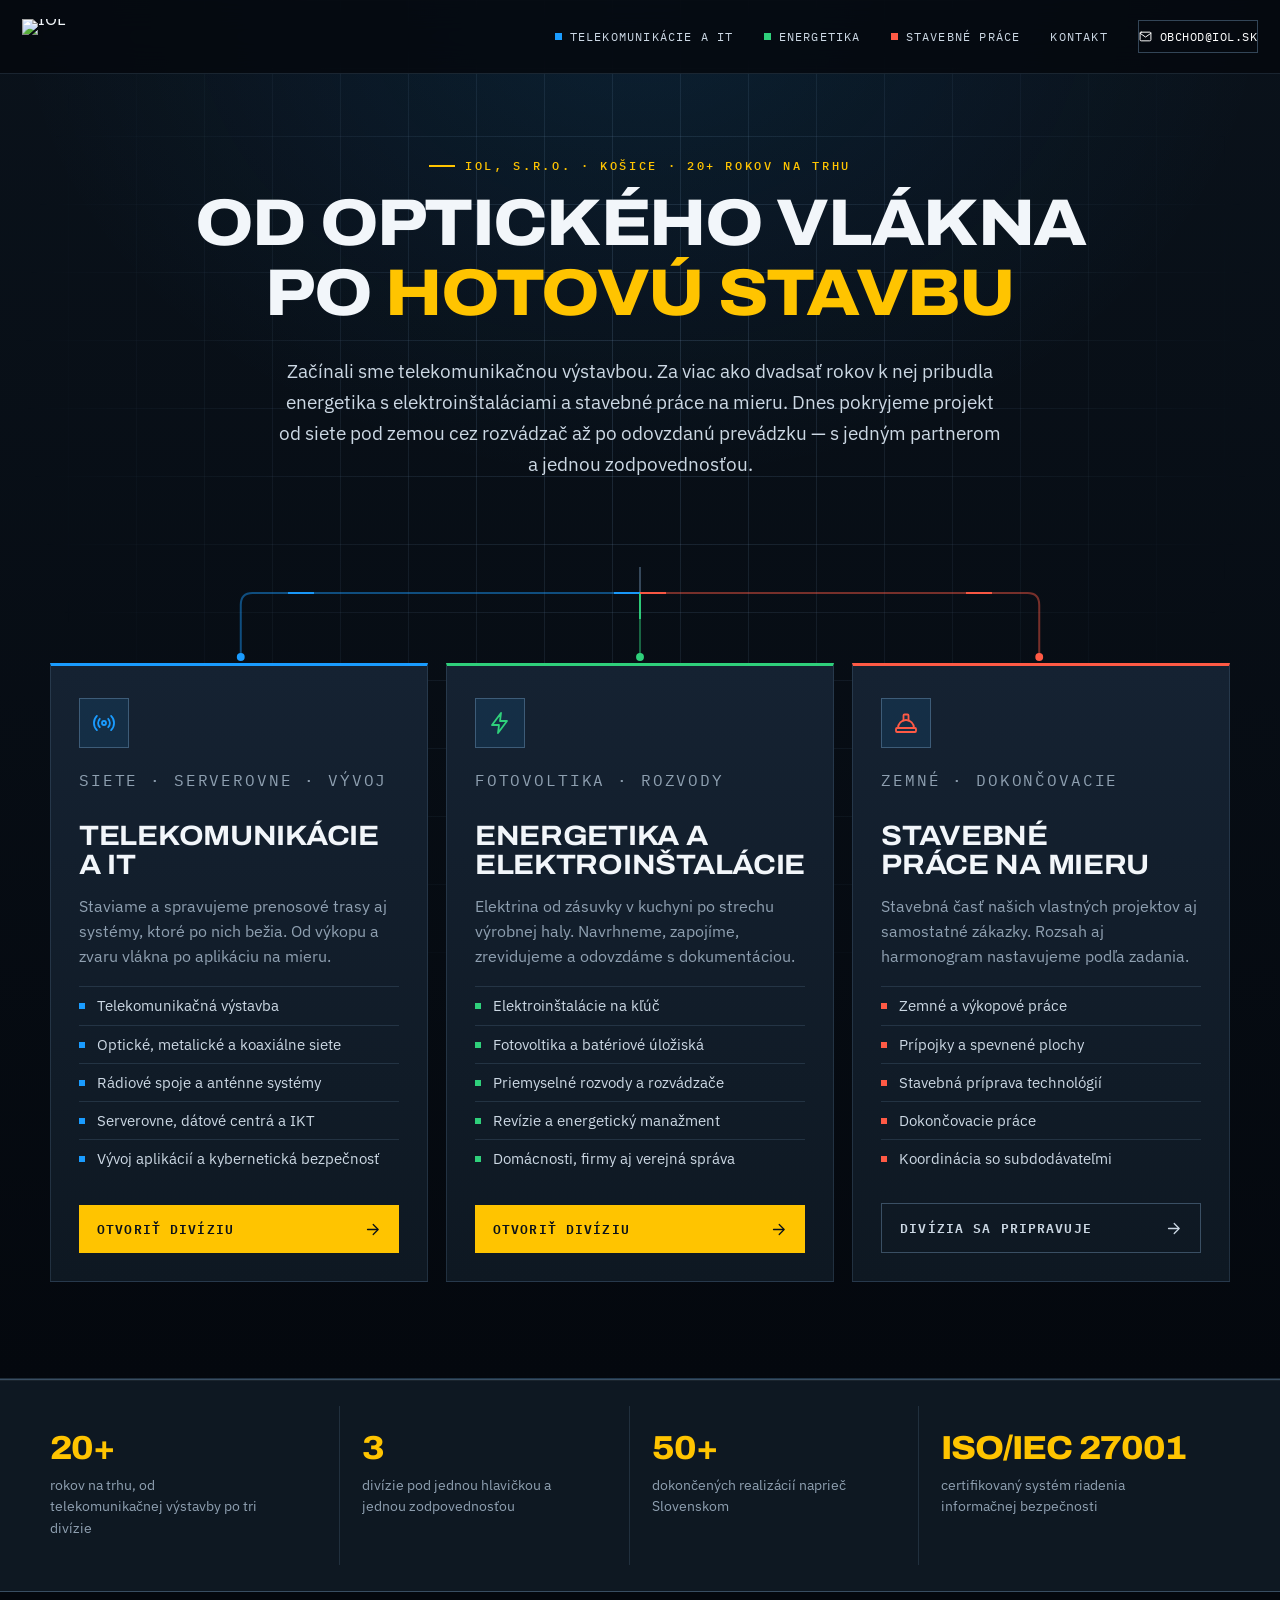
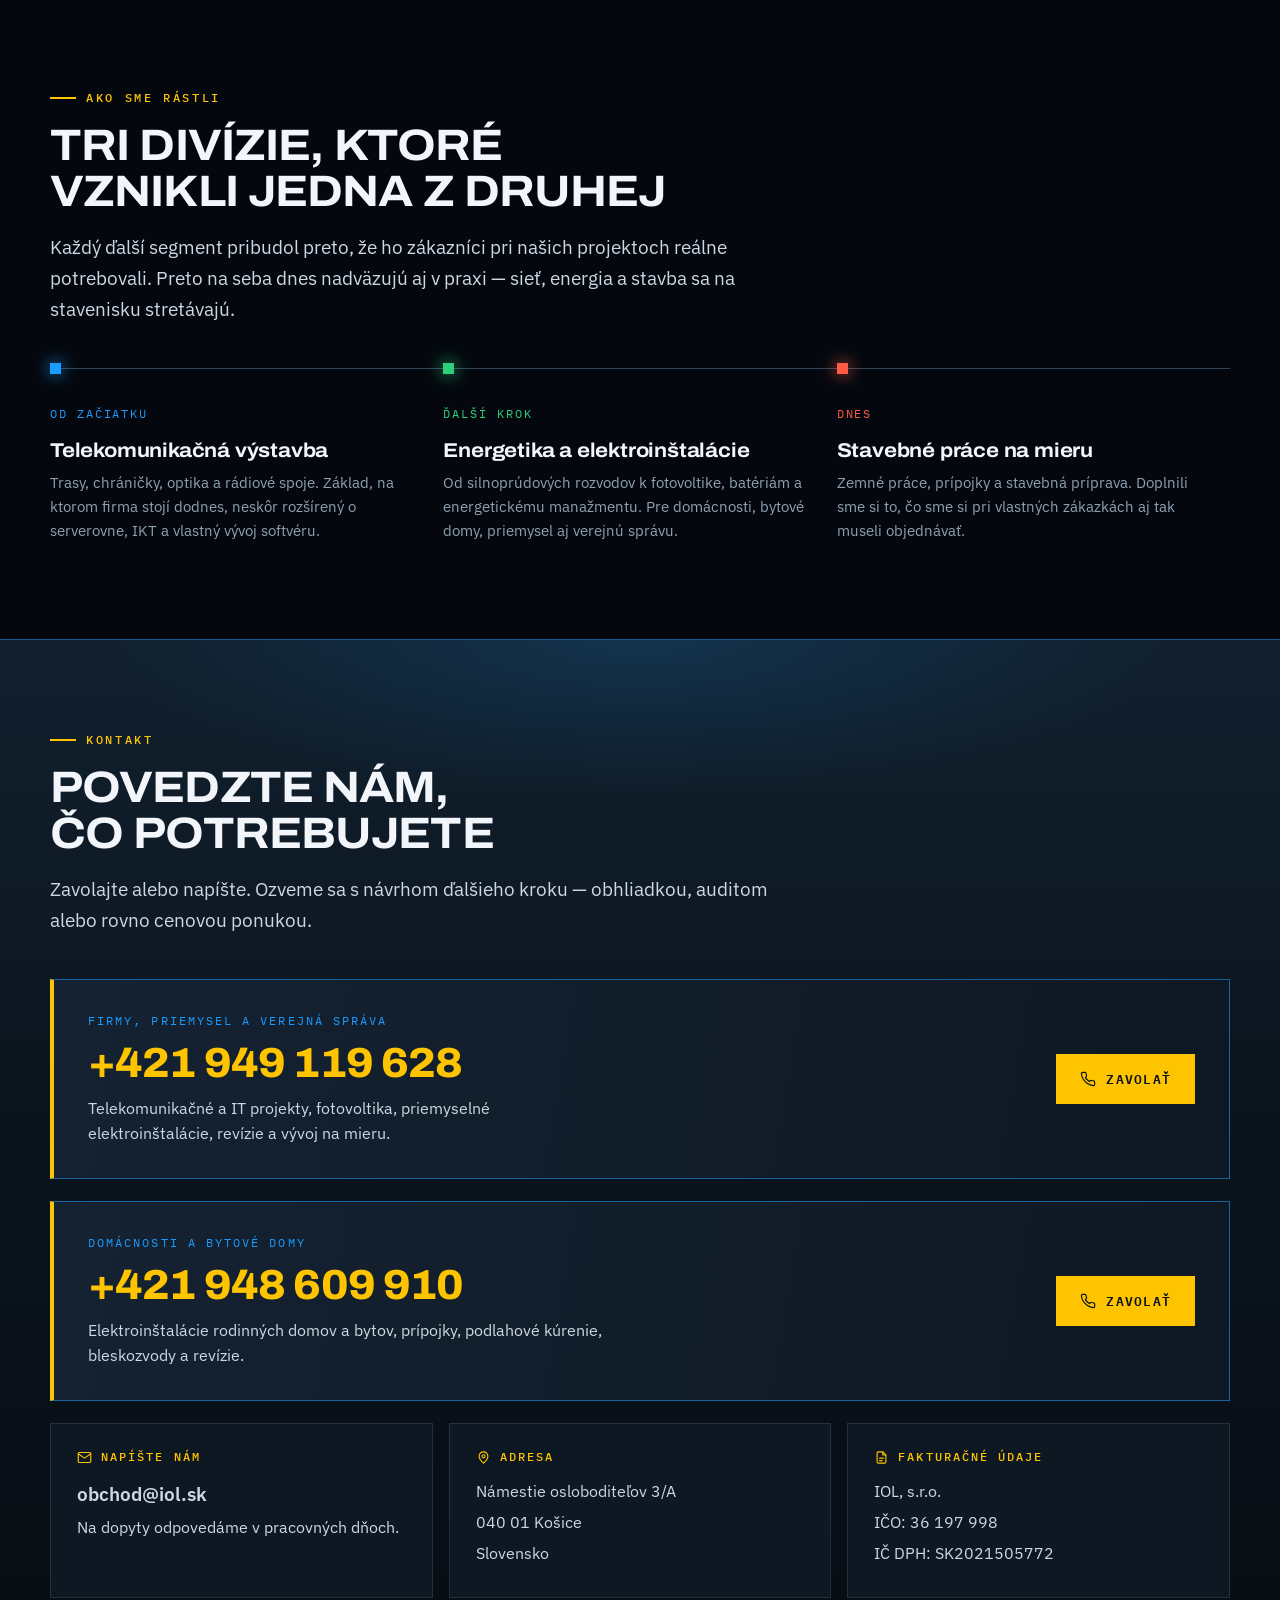
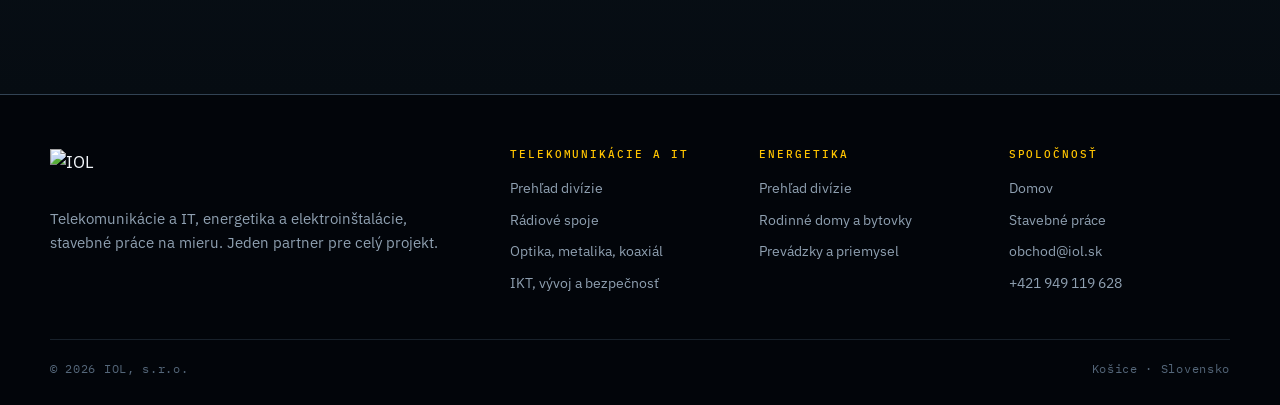
==== index.html @ ecadbfa5 "Add files via upload" ====
<!DOCTYPE html>
<html lang="sk" data-theme="tele">
<head>
<meta charset="utf-8">
<meta name="viewport" content="width=device-width, initial-scale=1">
<title>IOL.SK — Telekomunikácie a IT, energetika, stavebné práce</title>
<meta name="description" content="IOL, s.r.o. Košice. Tri divízie pod jednou hlavičkou: telekomunikačné a IT siete, energetika a elektroinštalácie, stavebné práce na mieru. Viac ako 20 rokov na trhu.">
<link rel="icon" href="https://iol.sk/assets/icons/favicon.svg" type="image/svg+xml">
<link rel="preconnect" href="https://fonts.googleapis.com">
<link rel="preconnect" href="https://fonts.gstatic.com" crossorigin>
<link href="https://fonts.googleapis.com/css2?family=Archivo:wdth,wght@100..125,600..800&amp;family=IBM+Plex+Mono:wght@400;500;600&amp;family=IBM+Plex+Sans:wght@400;500;600&amp;display=swap" rel="stylesheet">
<link rel="stylesheet" href="assets/css/iol.css">
</head>
<body>
<a class="skip-link" href="#obsah">Preskočiť na obsah</a>

<svg class="sprite" aria-hidden="true" focusable="false" style="position:absolute;width:0;height:0;overflow:hidden">
  <symbol id="i-phone" viewBox="0 0 24 24"><path d="M22 16.9v3a2 2 0 0 1-2.2 2 19.8 19.8 0 0 1-8.6-3.1 19.5 19.5 0 0 1-6-6A19.8 19.8 0 0 1 2.1 4.1 2 2 0 0 1 4.1 2h3a2 2 0 0 1 2 1.7c.1 1 .4 1.9.7 2.8a2 2 0 0 1-.5 2.1L8.1 9.9a16 16 0 0 0 6 6l1.3-1.3a2 2 0 0 1 2.1-.4c.9.3 1.8.6 2.8.7a2 2 0 0 1 1.7 2z"/></symbol>
  <symbol id="i-mail" viewBox="0 0 24 24"><path d="M4 4h16a2 2 0 0 1 2 2v12a2 2 0 0 1-2 2H4a2 2 0 0 1-2-2V6a2 2 0 0 1 2-2z"/><path d="m22 6-10 7L2 6"/></symbol>
  <symbol id="i-arrow" viewBox="0 0 24 24"><path d="M5 12h14"/><path d="m13 5 7 7-7 7"/></symbol>
  <symbol id="i-list" viewBox="0 0 24 24"><path d="M8 6h13M8 12h13M8 18h13M3 6h.01M3 12h.01M3 18h.01"/></symbol>
  <symbol id="i-home" viewBox="0 0 24 24"><path d="M3 9.5 12 3l9 6.5V20a1 1 0 0 1-1 1h-5v-6H9v6H4a1 1 0 0 1-1-1z"/></symbol>
  <symbol id="i-antenna" viewBox="0 0 24 24"><circle cx="12" cy="12" r="2"/><path d="M7.8 16.2a6 6 0 0 1 0-8.4M16.2 7.8a6 6 0 0 1 0 8.4M4.9 19.1a10 10 0 0 1 0-14.2M19.1 4.9a10 10 0 0 1 0 14.2"/></symbol>
  <symbol id="i-wave" viewBox="0 0 24 24"><path d="M2 16c4 0 4-8 8-8s4 8 8 8"/><path d="M18 16h4M2 8h2"/></symbol>
  <symbol id="i-server" viewBox="0 0 24 24"><rect x="3" y="4" width="18" height="6" rx="1"/><rect x="3" y="14" width="18" height="6" rx="1"/><path d="M7 7h.01M7 17h.01"/></symbol>
  <symbol id="i-code" viewBox="0 0 24 24"><path d="m16 18 6-6-6-6M8 6l-6 6 6 6"/></symbol>
  <symbol id="i-shield" viewBox="0 0 24 24"><path d="M12 22s8-4 8-10V5l-8-3-8 3v7c0 6 8 10 8 10z"/><path d="m9 12 2 2 4-4"/></symbol>
  <symbol id="i-bolt" viewBox="0 0 24 24"><path d="M13 2 4 14h7l-1 8 9-12h-7z"/></symbol>
  <symbol id="i-build" viewBox="0 0 24 24"><path d="M4 17a8 8 0 0 1 16 0"/><rect x="2" y="17" width="20" height="4" rx="1"/><path d="M9.5 9.5V4.5a1 1 0 0 1 1-1h3a1 1 0 0 1 1 1v5"/></symbol>
  <symbol id="i-clock" viewBox="0 0 24 24"><circle cx="12" cy="12" r="9"/><path d="M12 7v5l3 2"/></symbol>
  <symbol id="i-pin" viewBox="0 0 24 24"><path d="M12 21s7-6.2 7-11a7 7 0 1 0-14 0c0 4.8 7 11 7 11z"/><circle cx="12" cy="10" r="2.5"/></symbol>
  <symbol id="i-doc" viewBox="0 0 24 24"><path d="M14 3H7a2 2 0 0 0-2 2v14a2 2 0 0 0 2 2h10a2 2 0 0 0 2-2V8z"/><path d="M14 3v5h5M9 13h6M9 17h4"/></symbol>
  <symbol id="i-users" viewBox="0 0 24 24"><path d="M16 20v-2a4 4 0 0 0-4-4H6a4 4 0 0 0-4 4v2"/><circle cx="9" cy="7" r="3.5"/><path d="M22 20v-2a4 4 0 0 0-3-3.9"/></symbol>
  <symbol id="i-dig" viewBox="0 0 24 24"><path d="M3 20h18"/><path d="M5 20v-5l5-2 4 4"/><path d="m14 8 4-4 3 3-4 4z"/></symbol>
</svg>

<header class="site-header">
  <div class="header-inner">
    <a class="wordmark" href="index.html" aria-label="IOL — domovská stránka">
      <img src="https://iol.sk/assets/images/iol-logo-primary.png" alt="IOL">
    </a>
    <nav class="nav desktop-nav" aria-label="Hlavná navigácia">
      <a href="telekomunikacie-a-it.html"><i class="dot dot-tele"></i>Telekomunikácie a IT</a>
      <a href="energetika.html"><i class="dot dot-energy"></i>Energetika</a>
      <a href="stavebne-prace.html"><i class="dot dot-build"></i>Stavebné práce</a>
      <a href="#kontakt">Kontakt</a>
      <a class="nav-mail" href="mailto:obchod@iol.sk"><svg class="ico" aria-hidden="true"><use href="#i-mail"></use></svg>obchod@iol.sk</a>
    </nav>
    <button class="menu-button" type="button" aria-label="Otvoriť menu" aria-expanded="false" aria-controls="mobile-nav">
      <span></span><span></span><span></span>
    </button>
  </div>
</header>

<nav class="mobile-nav" id="mobile-nav" aria-label="Mobilná navigácia">
  <a href="telekomunikacie-a-it.html"><i class="dot dot-tele"></i>Telekomunikácie a IT</a>
  <a href="energetika.html"><i class="dot dot-energy"></i>Energetika a elektroinštalácie</a>
  <a href="stavebne-prace.html"><i class="dot dot-build"></i>Stavebné práce na mieru</a>
  <a href="#kontakt"><svg class="ico" aria-hidden="true"><use href="#i-pin"></use></svg>Kontakt</a>
  <a href="mailto:obchod@iol.sk"><svg class="ico" aria-hidden="true"><use href="#i-mail"></use></svg>obchod@iol.sk</a>
</nav>

<main id="obsah">

  <section class="hero">
    <div class="container hero-inner">
      <p class="eyebrow">IOL, s.r.o. · Košice · 20+ rokov na trhu</p>
      <h1>Od optického vlákna<br>po <span class="mark">hotovú stavbu</span></h1>
      <p class="lede">Začínali sme telekomunikačnou výstavbou. Za viac ako dvadsať rokov k nej pribudla energetika s elektroinštaláciami a stavebné práce na mieru. Dnes pokryjeme projekt od siete pod zemou cez rozvádzač až po odovzdanú prevádzku — s jedným partnerom a jednou zodpovednosťou.</p>
    </div>

    <svg class="strands" viewBox="0 0 1200 96" preserveAspectRatio="none" aria-hidden="true" focusable="false">
      <path class="s-trunk" d="M600 0 V26"/>
      <path class="s-tele"   d="M600 26 H206 Q194 26 194 38 V88" opacity=".45"/>
      <path class="s-energy" d="M600 26 V88" opacity=".45"/>
      <path class="s-build"  d="M600 26 H994 Q1006 26 1006 38 V88" opacity=".45"/>
      <path class="s-tele flow"      d="M600 26 H206 Q194 26 194 38 V88"/>
      <path class="s-energy flow d2" d="M600 26 V88"/>
      <path class="s-build flow d3"  d="M600 26 H994 Q1006 26 1006 38 V88"/>
      <circle cx="194"  cy="90" r="4" fill="#1a9cff"/>
      <circle cx="600"  cy="90" r="4" fill="#2fd07b"/>
      <circle cx="1006" cy="90" r="4" fill="#ff5a45"/>
    </svg>

    <div class="container" style="padding-bottom:96px">
      <div class="divisions" id="divizie">

        <article class="division">
          <div class="division-ico"><svg class="ico" aria-hidden="true"><use href="#i-antenna"></use></svg></div>
          <p class="division-tag">Siete · Serverovne · Vývoj</p>
          <h3>Telekomunikácie a IT</h3>
          <p>Staviame a spravujeme prenosové trasy aj systémy, ktoré po nich bežia. Od výkopu a zvaru vlákna po aplikáciu na mieru.</p>
          <ul>
            <li>Telekomunikačná výstavba</li>
            <li>Optické, metalické a koaxiálne siete</li>
            <li>Rádiové spoje a anténne systémy</li>
            <li>Serverovne, dátové centrá a IKT</li>
            <li>Vývoj aplikácií a kybernetická bezpečnosť</li>
          </ul>
          <a class="division-go" href="telekomunikacie-a-it.html">
            <span>Otvoriť divíziu</span><svg class="ico" aria-hidden="true"><use href="#i-arrow"></use></svg>
          </a>
        </article>

        <article class="division is-energy">
          <div class="division-ico"><svg class="ico" aria-hidden="true"><use href="#i-bolt"></use></svg></div>
          <p class="division-tag">Fotovoltika · Rozvody</p>
          <h3>Energetika a elektroinštalácie</h3>
          <p>Elektrina od zásuvky v kuchyni po strechu výrobnej haly. Navrhneme, zapojíme, zrevidujeme a odovzdáme s dokumentáciou.</p>
          <ul>
            <li>Elektroinštalácie na kľúč</li>
            <li>Fotovoltika a batériové úložiská</li>
            <li>Priemyselné rozvody a rozvádzače</li>
            <li>Revízie a energetický manažment</li>
            <li>Domácnosti, firmy aj verejná správa</li>
          </ul>
          <a class="division-go" href="energetika.html">
            <span>Otvoriť divíziu</span><svg class="ico" aria-hidden="true"><use href="#i-arrow"></use></svg>
          </a>
        </article>

        <article class="division is-build">
          <div class="division-ico"><svg class="ico" aria-hidden="true"><use href="#i-build"></use></svg></div>
          <p class="division-tag">Zemné · Dokončovacie</p>
          <h3>Stavebné práce na mieru</h3>
          <p>Stavebná časť našich vlastných projektov aj samostatné zákazky. Rozsah aj harmonogram nastavujeme podľa zadania.</p>
          <ul>
            <li>Zemné a výkopové práce</li>
            <li>Prípojky a spevnené plochy</li>
            <li>Stavebná príprava technológií</li>
            <li>Dokončovacie práce</li>
            <li>Koordinácia so subdodávateľmi</li>
          </ul>
          <a class="division-go is-soon" href="stavebne-prace.html">
            <span>Divízia sa pripravuje</span><svg class="ico" aria-hidden="true"><use href="#i-arrow"></use></svg>
          </a>
        </article>

      </div>
    </div>
  </section>

  <section class="facts-strip">
    <div class="container">
      <div><b>20+</b><span>rokov na trhu, od telekomunikačnej výstavby po tri divízie</span></div>
      <div><b>3</b><span>divízie pod jednou hlavičkou a jednou zodpovednosťou</span></div>
      <div><b>50+</b><span>dokončených realizácií naprieč Slovenskom</span></div>
      <div><b>ISO/IEC&nbsp;27001</b><span>certifikovaný systém riadenia informačnej bezpečnosti</span></div>
    </div>
  </section>

  <section class="section section-dark" id="o-nas">
    <div class="container">
      <div class="section-head">
        <p class="eyebrow">Ako sme rástli</p>
        <h2>Tri divízie, ktoré vznikli jedna z druhej</h2>
        <p class="lede">Každý ďalší segment pribudol preto, že ho zákazníci pri našich projektoch reálne potrebovali. Preto na seba dnes nadväzujú aj v praxi — sieť, energia a stavba sa na stavenisku stretávajú.</p>
      </div>
      <div class="timeline">
        <article class="t-tele">
          <span>Od začiatku</span>
          <h3>Telekomunikačná výstavba</h3>
          <p>Trasy, chráničky, optika a rádiové spoje. Základ, na ktorom firma stojí dodnes, neskôr rozšírený o serverovne, IKT a vlastný vývoj softvéru.</p>
        </article>
        <article class="t-energy">
          <span>Ďalší krok</span>
          <h3>Energetika a elektroinštalácie</h3>
          <p>Od silnoprúdových rozvodov k fotovoltike, batériám a energetickému manažmentu. Pre domácnosti, bytové domy, priemysel aj verejnú správu.</p>
        </article>
        <article class="t-build">
          <span>Dnes</span>
          <h3>Stavebné práce na mieru</h3>
          <p>Zemné práce, prípojky a stavebná príprava. Doplnili sme si to, čo sme si pri vlastných zákazkách aj tak museli objednávať.</p>
        </article>
      </div>
    </div>
  </section>

  <section class="contact" id="kontakt">
    <div class="container">
      <div class="section-head">
        <p class="eyebrow">Kontakt</p>
        <h2>Povedzte nám, čo potrebujete</h2>
        <p class="lede">Zavolajte alebo napíšte. Ozveme sa s návrhom ďalšieho kroku — obhliadkou, auditom alebo rovno cenovou ponukou.</p>
      </div>

      <div class="call-card">
        <div>
          <p class="who">Firmy, priemysel a verejná správa</p>
          <a class="phone" href="tel:+421949119628">+421 949 119 628</a>
          <p>Telekomunikačné a IT projekty, fotovoltika, priemyselné elektroinštalácie, revízie a vývoj na mieru.</p>
        </div>
        <a class="button button-primary" href="tel:+421949119628"><svg class="ico" aria-hidden="true"><use href="#i-phone"></use></svg>Zavolať</a>
      </div>

      <div class="call-card">
        <div>
          <p class="who">Domácnosti a bytové domy</p>
          <a class="phone" href="tel:+421948609910">+421 948 609 910</a>
          <p>Elektroinštalácie rodinných domov a bytov, prípojky, podlahové kúrenie, bleskozvody a revízie.</p>
        </div>
        <a class="button button-primary" href="tel:+421948609910"><svg class="ico" aria-hidden="true"><use href="#i-phone"></use></svg>Zavolať</a>
      </div>

      <div class="contact-grid">
        <div>
          <h3><svg class="ico" aria-hidden="true"><use href="#i-mail"></use></svg>Napíšte nám</h3>
          <p class="big"><a href="mailto:obchod@iol.sk">obchod@iol.sk</a></p>
          <p>Na dopyty odpovedáme v pracovných dňoch.</p>
        </div>
        <div>
          <h3><svg class="ico" aria-hidden="true"><use href="#i-pin"></use></svg>Adresa</h3>
          <p>Námestie osloboditeľov 3/A</p>
          <p>040 01 Košice</p>
          <p>Slovensko</p>
        </div>
        <div>
          <h3><svg class="ico" aria-hidden="true"><use href="#i-doc"></use></svg>Fakturačné údaje</h3>
          <p>IOL, s.r.o.</p>
          <p>IČO: 36 197 998</p>
          <p>IČ DPH: SK2021505772</p>
        </div>
      </div>
    </div>
  </section>

</main>

<footer class="footer">
  <div class="container footer-grid">
    <div>
      <img class="footer-logo" src="https://iol.sk/assets/images/iol-logo-primary.png" alt="IOL">
      <p class="footer-claim">Telekomunikácie a IT, energetika a elektroinštalácie, stavebné práce na mieru. Jeden partner pre celý projekt.</p>
    </div>
    <div class="footer-cols">
      <div>
        <h4>Telekomunikácie a IT</h4>
        <a href="telekomunikacie-a-it.html">Prehľad divízie</a>
        <a href="tk-radiove-spoje.html">Rádiové spoje</a>
        <a href="tk-optika-metalika-koax.html">Optika, metalika, koaxiál</a>
        <a href="tk-ikt-vyvoj-bezpecnost.html">IKT, vývoj a bezpečnosť</a>
      </div>
      <div>
        <h4>Energetika</h4>
        <a href="energetika.html">Prehľad divízie</a>
        <a href="energetika-domacnosti.html">Rodinné domy a bytovky</a>
        <a href="energetika-priemysel.html">Prevádzky a priemysel</a>
      </div>
      <div>
        <h4>Spoločnosť</h4>
        <a href="index.html">Domov</a>
        <a href="stavebne-prace.html">Stavebné práce</a>
        <a href="mailto:obchod@iol.sk">obchod@iol.sk</a>
        <a href="tel:+421949119628">+421 949 119 628</a>
      </div>
    </div>
  </div>
  <div class="container footer-bottom">
    <span>© 2026 IOL, s.r.o.</span>
    <span>Košice · Slovensko</span>
  </div>
</footer>

<script>
  (function () {
    var btn = document.querySelector('.menu-button');
    var nav = document.getElementById('mobile-nav');
    if (!btn || !nav) return;
    btn.addEventListener('click', function () {
      var open = nav.classList.toggle('open');
      btn.setAttribute('aria-expanded', open ? 'true' : 'false');
      btn.setAttribute('aria-label', open ? 'Zavrieť menu' : 'Otvoriť menu');
    });
    nav.addEventListener('click', function (e) {
      if (e.target.closest('a')) {
        nav.classList.remove('open');
        btn.setAttribute('aria-expanded', 'false');
      }
    });
  })();
</script>
</body>
</html>
---- assets/css/iol.css ----
@charset "utf-8";

/* =========================================================
   IOL.SK — spoločný štýl pre všetky divízie
   Farebný kód: modrá = telekomunikácie a IT
                zelená = energetika a elektroinštalácie
                červená = stavebné práce
   Žltá (--signal) je konštantná značková farba naprieč webom.
   ========================================================= */

:root {
  --bg:            #04080e;
  --bg-2:          #0a121b;
  --surface:       #0e1822;
  --surface-2:     #152232;
  --ink:           #f2f6fa;
  --ink-2:         #ccd8e4;
  --muted:         #8fa0b1;
  --line:          rgba(122, 160, 196, .18);
  --line-strong:   rgba(122, 160, 196, .40);

  --signal:        #ffc400;
  --signal-hi:     #ffd54a;
  --signal-ink:    #0a1119;

  --accent:        #1a9cff;
  --accent-deep:   #0046b8;
  --accent-soft:   rgba(26, 156, 255, .10);
  --accent-line:   rgba(26, 156, 255, .55);
  --accent-glow:   rgba(26, 156, 255, .30);

  --tele:          #1a9cff;
  --energy:        #2fd07b;
  --build:         #ff5a45;

  --container:     1180px;
  --header-h:      74px;

  --display: "Archivo", "Helvetica Neue", Helvetica, Arial, sans-serif;
  --body:    "IBM Plex Sans", "Segoe UI", Helvetica, Arial, sans-serif;
  --mono:    "IBM Plex Mono", "SFMono-Regular", Consolas, monospace;
}

[data-theme="energy"] {
  --accent:      #2fd07b;
  --accent-deep: #08573a;
  --accent-soft: rgba(47, 208, 123, .10);
  --accent-line: rgba(47, 208, 123, .55);
  --accent-glow: rgba(47, 208, 123, .28);
}

[data-theme="build"] {
  --accent:      #ff5a45;
  --accent-deep: #8f1a0d;
  --accent-soft: rgba(255, 90, 69, .10);
  --accent-line: rgba(255, 90, 69, .55);
  --accent-glow: rgba(255, 90, 69, .28);
}

/* ---------- základ ---------- */

* { box-sizing: border-box; }

html {
  scroll-behavior: smooth;
  scroll-padding-top: calc(var(--header-h) + 16px);
  -webkit-text-size-adjust: 100%;
}

body {
  margin: 0;
  background: var(--bg);
  color: var(--ink);
  font-family: var(--body);
  font-size: 17px;
  line-height: 1.6;
  overflow-x: hidden;
  -webkit-font-smoothing: antialiased;
}

a { color: inherit; text-decoration: none; }
img { max-width: 100%; }
button { font: inherit; color: inherit; }

:focus-visible {
  outline: 2px solid var(--signal);
  outline-offset: 3px;
}

.container {
  width: min(var(--container), calc(100% - 44px));
  margin-inline: auto;
}

.skip-link {
  position: absolute; left: -9999px; top: 0; z-index: 2000;
  background: var(--signal); color: var(--signal-ink);
  padding: 12px 18px; font-weight: 700;
}
.skip-link:focus { left: 12px; top: 12px; }

.ico {
  width: 1.05em; height: 1.05em;
  flex: none;
  stroke: currentColor;
  fill: none;
  stroke-width: 1.8;
  stroke-linecap: round;
  stroke-linejoin: round;
}
.button .ico { width: 16px; height: 16px; }
.nav .ico { width: 13px; height: 13px; }
.mobile-nav .ico { width: 16px; height: 16px; }
.subnav .ico { width: 15px; height: 15px; }
.division-go .ico { width: 17px; height: 17px; }
.contact-grid h3 .ico { width: 15px; height: 15px; color: var(--signal); }

/* ---------- typografia ---------- */

h1, h2, h3, h4 {
  font-family: var(--display);
  font-variation-settings: "wdth" 110;
  font-weight: 700;
  letter-spacing: -.02em;
  line-height: 1.06;
  margin: 0 0 20px;
  text-wrap: balance;
}

h1 {
  font-size: clamp(34px, 5.4vw, 66px);
  font-weight: 800;
  text-transform: uppercase;
  letter-spacing: -.025em;
}

h2 {
  font-size: clamp(28px, 3.5vw, 44px);
  text-transform: uppercase;
}

h3 { font-size: 21px; letter-spacing: -.01em; }
h4 { font-size: 17px; letter-spacing: -.01em; }

p { margin: 0 0 18px; }

.eyebrow {
  font-family: var(--mono);
  font-size: 12px;
  font-weight: 500;
  letter-spacing: .22em;
  text-transform: uppercase;
  color: var(--signal);
  margin: 0 0 14px;
  display: flex;
  align-items: center;
  gap: 10px;
}
.eyebrow::before {
  content: "";
  width: 26px; height: 2px;
  background: var(--signal);
  flex: none;
}

.lede {
  font-size: clamp(17px, 1.5vw, 20px);
  color: var(--ink-2);
  max-width: 66ch;
  line-height: 1.62;
}

.mark { color: var(--signal); }
.accent-text { color: var(--accent); }

/* ---------- hlavička ---------- */

.site-header {
  position: fixed;
  inset: 0 0 auto;
  z-index: 1000;
  height: var(--header-h);
  background: rgba(5, 9, 15, .86);
  backdrop-filter: blur(16px);
  border-bottom: 1px solid var(--line);
}

.header-inner {
  height: 100%;
  width: min(1280px, calc(100% - 44px));
  margin-inline: auto;
  display: flex;
  align-items: center;
  justify-content: space-between;
  gap: 24px;
}

.wordmark { display: inline-flex; align-items: center; line-height: 0; }
.wordmark img { height: 36px; width: auto; display: block; }

.nav {
  display: flex;
  align-items: center;
  gap: 30px;
  font-family: var(--mono);
  font-size: 12px;
  letter-spacing: .1em;
  text-transform: uppercase;
}

.nav a {
  position: relative;
  color: var(--ink-2);
  padding: 6px 0;
  transition: color .18s ease;
  display: inline-flex;
  align-items: center;
  gap: 8px;
}
.nav a::after {
  content: "";
  position: absolute;
  left: 0; right: 100%; bottom: -2px;
  height: 2px;
  background: var(--signal);
  transition: right .22s ease;
}
.nav a:hover { color: #fff; }
.nav a:hover::after { right: 0; }
.nav a[aria-current="page"] { color: #fff; }
.nav a[aria-current="page"]::after { right: 0; background: var(--accent); }

.nav .dot {
  width: 7px; height: 7px;
  background: currentColor;
  flex: none;
}
.dot-tele  { color: var(--tele); }
.dot-energy{ color: var(--energy); }
.dot-build { color: var(--build); }

.nav-mail {
  padding: 9px 15px;
  border: 1px solid var(--line-strong);
  color: #fff !important;
  letter-spacing: .04em;
}
.nav-mail::after { display: none; }
.nav-mail:hover { border-color: var(--signal); color: var(--signal) !important; }

.menu-button {
  display: none;
  width: 44px; height: 44px;
  border: 1px solid var(--line-strong);
  background: transparent;
  padding: 12px 10px;
}
.menu-button span {
  display: block; height: 2px; background: #fff;
  margin: 0 0 5px; transition: .22s ease;
}
.menu-button span:last-child { margin-bottom: 0; }
.menu-button[aria-expanded="true"] span:nth-child(1) { transform: translateY(7px) rotate(45deg); }
.menu-button[aria-expanded="true"] span:nth-child(2) { opacity: 0; }
.menu-button[aria-expanded="true"] span:nth-child(3) { transform: translateY(-7px) rotate(-45deg); }

.mobile-nav {
  display: none;
  position: fixed;
  inset: var(--header-h) 0 auto;
  z-index: 999;
  background: rgba(5, 9, 15, .98);
  border-bottom: 1px solid var(--line);
  padding: 14px 22px 26px;
}
.mobile-nav.open { display: block; }
.mobile-nav a {
  display: flex;
  align-items: center;
  gap: 12px;
  padding: 15px 0;
  border-bottom: 1px solid var(--line);
  font-family: var(--mono);
  font-size: 13px;
  letter-spacing: .1em;
  text-transform: uppercase;
}
.mobile-nav a:last-child { border-bottom: 0; }

/* ---------- hero (vycentrovaný) ---------- */

.hero {
  position: relative;
  overflow: hidden;
  padding: calc(var(--header-h) + 82px) 0 0;
  background:
    radial-gradient(ellipse 70% 50% at 50% 0%, var(--accent-soft), transparent 70%),
    linear-gradient(180deg, var(--bg-2), var(--bg));
  border-bottom: 1px solid var(--line);
}

.hero::before {
  content: "";
  position: absolute;
  inset: 0;
  background-image:
    linear-gradient(var(--line) 1px, transparent 1px),
    linear-gradient(90deg, var(--line) 1px, transparent 1px);
  background-size: 68px 68px;
  mask-image: radial-gradient(ellipse 62% 68% at 50% 26%, #000 10%, transparent 78%);
  -webkit-mask-image: radial-gradient(ellipse 62% 68% at 50% 26%, #000 10%, transparent 78%);
  pointer-events: none;
}

.hero-inner {
  position: relative;
  z-index: 1;
  text-align: center;
  display: flex;
  flex-direction: column;
  align-items: center;
}

.hero .eyebrow { justify-content: center; }

.hero h1 { max-width: 26ch; margin-bottom: 26px; }
.hero .lede { margin-inline: auto; text-align: center; margin-bottom: 34px; }

.hero-actions {
  display: flex;
  gap: 12px;
  flex-wrap: wrap;
  justify-content: center;
}

/* vlajkový prvok: jeden kábel sa vetví do troch divízií */
.strands {
  width: min(var(--container), calc(100% - 44px));
  margin: 54px auto 0;
  display: block;
  height: 96px;
}
.strands path { fill: none; stroke-width: 2; vector-effect: non-scaling-stroke; }
.strands .s-tele   { stroke: var(--tele); }
.strands .s-energy { stroke: var(--energy); }
.strands .s-build  { stroke: var(--build); }
.strands .s-trunk  { stroke: var(--line-strong); }
.strands circle { stroke: none; }

.strands .flow {
  stroke-dasharray: 26 300;
  animation: flow 4.2s linear infinite;
  opacity: .95;
}
.strands .flow.d2 { animation-delay: .5s; }
.strands .flow.d3 { animation-delay: 1s; }
@keyframes flow { from { stroke-dashoffset: 326; } to { stroke-dashoffset: 0; } }

/* ---------- tlačidlá ---------- */

.button {
  min-height: 50px;
  display: inline-flex;
  align-items: center;
  justify-content: center;
  gap: 10px;
  padding: 0 24px;
  font-family: var(--mono);
  font-size: 12.5px;
  font-weight: 600;
  letter-spacing: .1em;
  text-transform: uppercase;
  transition: transform .18s ease, background .18s ease, border-color .18s ease, color .18s ease;
}

.button-primary {
  background: var(--signal);
  color: var(--signal-ink);
  box-shadow: 0 0 0 0 rgba(255, 196, 0, .4);
}
.button-primary:hover { background: var(--signal-hi); transform: translateY(-2px); }

.button-ghost {
  border: 1px solid var(--line-strong);
  color: #fff;
}
.button-ghost:hover { border-color: var(--accent); background: var(--accent-soft); transform: translateY(-2px); }

/* ---------- pás s číslami ---------- */

.facts-strip {
  border-block: 1px solid var(--line-strong);
  background: var(--surface);
  box-shadow: inset 0 1px 0 rgba(255, 255, 255, .05);
}
.facts-strip .container {
  display: grid;
  grid-template-columns: repeat(4, 1fr);
}
.facts-strip div {
  padding: 26px 22px;
  border-left: 1px solid var(--line);
}
.facts-strip div:first-child { border-left: 0; padding-left: 0; }
.facts-strip b {
  display: block;
  font-family: var(--display);
  font-variation-settings: "wdth" 108;
  font-size: clamp(26px, 2.6vw, 34px);
  font-weight: 800;
  letter-spacing: -.03em;
  color: var(--signal);
  line-height: 1;
}
.facts-strip span {
  display: block;
  margin-top: 9px;
  font-size: 13.5px;
  color: var(--muted);
  max-width: 26ch;
}

/* ---------- sekcie ---------- */

.section { padding: 96px 0; position: relative; }
.section-dark { background: var(--bg); }
.section-alt {
  background: var(--bg-2);
  border-block: 1px solid var(--line-strong);
  box-shadow: inset 0 1px 0 rgba(255, 255, 255, .05), inset 0 -1px 0 rgba(0, 0, 0, .55);
}
.section-dark + .section-dark { border-top: 1px solid var(--line); }

.section-head { margin-bottom: 44px; max-width: 74ch; }
.section-head h2 { margin-bottom: 16px; }

.band {
  padding: 60px 0;
  background:
    radial-gradient(circle at 88% 50%, rgba(255, 196, 0, .13), transparent 34%),
    linear-gradient(105deg, var(--accent-deep), color-mix(in srgb, var(--accent-deep) 55%, #04121d));
  border-block: 1px solid var(--accent-line);
}
.band h2 { margin-bottom: 12px; max-width: 26ch; }
.band p { color: rgba(255, 255, 255, .88); max-width: 62ch; margin: 0; font-size: 18px; }

/* ---------- karty divízií (vstupná stránka) ---------- */

.divisions {
  display: grid;
  grid-template-columns: repeat(3, 1fr);
  gap: 18px;
}

.division {
  --c: var(--tele);
  position: relative;
  display: flex;
  flex-direction: column;
  padding: 32px 28px 28px;
  background: linear-gradient(180deg, var(--surface-2), var(--surface));
  border: 1px solid var(--line);
  border-top: 3px solid var(--c);
  transition: transform .2s ease, border-color .2s ease, box-shadow .2s ease;
}
.division.is-energy { --c: var(--energy); }
.division.is-build  { --c: var(--build); }

.division:hover {
  transform: translateY(-6px);
  border-color: var(--line-strong);
  border-top-color: var(--c);
  box-shadow: 0 22px 50px rgba(0, 0, 0, .5);
}

.divisions.two { grid-template-columns: repeat(2, 1fr); gap: 20px; }

.division-ico {
  width: 50px; height: 50px;
  display: grid; place-items: center;
  margin-bottom: 20px;
  border: 1px solid var(--line-strong);
  background: var(--accent-soft);
  color: var(--c);
}
.division-ico .ico { width: 24px; height: 24px; }

.division.with-media { padding-top: 0; }
.division-media {
  display: block;
  width: calc(100% + 56px);
  height: 220px;
  margin: 0 -28px 26px;
  object-fit: cover;
  background: var(--surface-2);
  filter: saturate(.92) contrast(1.05);
}

.division-tag {
  font-family: var(--mono);
  font-size: 11.5px;
  letter-spacing: .12em;
  text-transform: uppercase;
  color: var(--c);
  margin-bottom: 18px;
  min-height: 2.2em;
}
.division h3 {
  font-size: clamp(23px, 2.2vw, 28px);
  text-transform: uppercase;
  margin-bottom: 14px;
  max-width: 19ch;
  min-height: 2.12em;
}
.division p { color: var(--muted); font-size: 15.5px; }

.division ul {
  list-style: none;
  margin: 0 0 26px;
  padding: 0;
  font-size: 14.5px;
  color: var(--ink-2);
}
.division li {
  padding: 7px 0 7px 18px;
  position: relative;
  border-top: 1px solid var(--line);
}
.division li::before {
  content: "";
  position: absolute;
  left: 0; top: 16px;
  width: 6px; height: 6px;
  background: var(--c);
}

.division-go {
  margin-top: auto;
  display: inline-flex;
  align-items: center;
  justify-content: space-between;
  gap: 14px;
  padding: 14px 18px;
  background: var(--signal);
  color: var(--signal-ink);
  font-family: var(--mono);
  font-size: 12.5px;
  font-weight: 600;
  letter-spacing: .09em;
  text-transform: uppercase;
  transition: background .18s ease, transform .18s ease;
}
.division:hover .division-go { background: var(--signal-hi); }
.division-go span:last-child { font-size: 16px; }

.division-go.is-soon {
  background: transparent;
  color: var(--ink-2);
  border: 1px solid var(--line-strong);
}
.division:hover .division-go.is-soon { background: var(--accent-soft); color: #fff; }

/* ---------- časová os ---------- */

.timeline {
  display: grid;
  grid-template-columns: repeat(3, 1fr);
  gap: 0;
  margin-top: 8px;
}
.timeline article {
  position: relative;
  padding: 30px 28px 0 0;
  border-top: 1px solid var(--line-strong);
}
.timeline article::before {
  content: "";
  position: absolute;
  top: -6px; left: 0;
  width: 11px; height: 11px;
  background: var(--c, var(--signal));
  box-shadow: 0 0 16px var(--c, var(--signal));
}
.timeline .t-tele   { --c: var(--tele); }
.timeline .t-energy { --c: var(--energy); }
.timeline .t-build  { --c: var(--build); }

.timeline span {
  font-family: var(--mono);
  font-size: 12px;
  letter-spacing: .16em;
  text-transform: uppercase;
  color: var(--c, var(--signal));
}
.timeline h3 { margin: 14px 0 10px; font-size: 20px; }
.timeline p { color: var(--muted); font-size: 15px; margin: 0; }

/* ---------- mriežka služieb ---------- */

.services {
  display: grid;
  grid-template-columns: repeat(3, 1fr);
  gap: 16px;
}

.service {
  display: flex;
  flex-direction: column;
  padding: 26px 24px 28px;
  background: var(--surface);
  border: 1px solid var(--line);
  border-left: 2px solid transparent;
  transition: transform .2s ease, border-color .2s ease, background .2s ease;
}
.service:hover {
  transform: translateY(-4px);
  background: var(--surface-2);
  border-color: var(--line-strong);
  border-left-color: var(--accent);
}
.service .kind {
  font-family: var(--mono);
  font-size: 11px;
  letter-spacing: .18em;
  text-transform: uppercase;
  color: var(--accent);
  margin-bottom: 16px;
}
.service h3 { margin-bottom: 12px; }
.service p { color: var(--muted); font-size: 15px; margin: 0; }
.service.wide { grid-column: 1 / -1; border-left-color: var(--signal); }
.service.wide p { max-width: 92ch; }

.service.media { padding: 0; }
.service.media img {
  display: block;
  width: 100%;
  height: 190px;
  object-fit: cover;
  background: var(--surface-2);
  filter: saturate(.9) contrast(1.04);
}
.service.media > div { padding: 24px; }

/* ---------- obrazový blok ---------- */

.feature {
  display: grid;
  grid-template-columns: 1fr 1fr;
  gap: 0;
  border: 1px solid var(--line);
  background: var(--surface);
  overflow: hidden;
}
.feature img {
  display: block;
  width: 100%; height: 100%;
  min-height: 340px;
  object-fit: cover;
  background: var(--surface-2);
}
.feature > div { padding: 44px 42px; align-self: center; }
.feature h3 { font-size: clamp(22px, 2.2vw, 30px); text-transform: uppercase; }
.feature p { color: var(--muted); font-size: 15.5px; max-width: 52ch; }

.chips { display: flex; flex-wrap: wrap; gap: 8px; margin-top: 22px; }
.chips li {
  list-style: none;
  padding: 8px 13px;
  border: 1px solid var(--line-strong);
  background: var(--accent-soft);
  font-family: var(--mono);
  font-size: 11.5px;
  letter-spacing: .08em;
  text-transform: uppercase;
  color: var(--ink-2);
}
.chips { padding: 0; margin-bottom: 0; }

/* ---------- referencie a galéria ---------- */

.references {
  display: grid;
  grid-template-columns: repeat(3, 1fr);
  gap: 16px;
}
.reference {
  background: var(--surface);
  border: 1px solid var(--line);
  overflow: hidden;
  transition: transform .2s ease, border-color .2s ease;
}
.reference:hover { transform: translateY(-4px); border-color: var(--accent-line); }
.reference img {
  display: block; width: 100%; height: 215px;
  object-fit: cover; background: var(--surface-2);
}
.reference > div { padding: 20px 22px 22px; }
.reference h4 { margin-bottom: 8px; }
.reference p { color: var(--muted); font-size: 14.5px; margin: 0; }

.gallery {
  display: grid;
  grid-template-columns: repeat(6, 1fr);
  gap: 10px;
  margin-top: 16px;
}
.gallery img {
  width: 100%; aspect-ratio: 1;
  object-fit: cover;
  border: 1px solid var(--line);
  background: var(--surface);
  transition: transform .2s ease, border-color .2s ease;
}
.gallery img:hover { transform: scale(1.03); border-color: var(--accent-line); }

/* ---------- zvýraznený panel ---------- */

.panel {
  padding: 44px 46px;
  border: 1px solid var(--accent-line);
  border-left: 4px solid var(--signal);
  background: linear-gradient(120deg, var(--surface-2), var(--surface));
}
.panel h3 { font-size: clamp(22px, 2.3vw, 30px); text-transform: uppercase; }
.panel p { color: var(--ink-2); max-width: 74ch; margin-bottom: 0; }

/* ---------- postup ---------- */

.steps {
  display: grid;
  grid-template-columns: repeat(4, 1fr);
  gap: 0;
}
.steps.five { grid-template-columns: repeat(5, 1fr); }

.steps article {
  position: relative;
  padding: 28px 26px 0 0;
  border-top: 1px solid var(--accent-line);
}
.steps article::before {
  content: "";
  position: absolute;
  top: -5px; left: 0;
  width: 9px; height: 9px;
  border-radius: 50%;
  background: var(--signal);
  box-shadow: 0 0 14px rgba(255, 196, 0, .8);
}
.steps span { font-family: var(--mono); font-size: 13px; color: var(--accent); letter-spacing: .1em; }
.steps h3 { margin: 16px 0 9px; font-size: 19px; }
.steps p { color: var(--muted); font-size: 14.5px; margin: 0; }

/* ---------- prepínač podstránok ---------- */

.subnav {
  display: flex;
  gap: 10px;
  flex-wrap: wrap;
  justify-content: center;
  margin: 0 0 30px;
}
.subnav a {
  display: inline-flex;
  align-items: center;
  gap: 9px;
  padding: 13px 20px;
  border: 1px solid var(--line-strong);
  font-family: var(--mono);
  font-size: 12.5px;
  letter-spacing: .08em;
  text-transform: uppercase;
  color: var(--ink-2);
  transition: .18s ease;
}
.subnav a:hover { border-color: var(--accent); color: #fff; background: var(--accent-soft); }
.subnav.mini a {
  padding: 9px 15px;
  font-size: 11.5px;
  border-color: var(--line);
  color: var(--muted);
}
.subnav.mini a:hover { color: #fff; }
.subnav.mini .ico { width: 13px; height: 13px; }

.subnav a[aria-current="page"] {
  background: var(--accent);
  border-color: var(--accent);
  color: #04121d;
  font-weight: 600;
}

/* ---------- kontakt ---------- */

.contact {
  position: relative;
  padding: 90px 0 96px;
  background: linear-gradient(180deg, #11202e 0%, #0b141d 46%, #060c12 100%);
  border-top: 1px solid var(--accent-line);
}
.contact::before {
  content: "";
  position: absolute;
  inset: 0 0 auto;
  height: 220px;
  background: radial-gradient(ellipse 58% 100% at 50% 0%, var(--accent-glow), transparent 72%);
  opacity: .5;
  pointer-events: none;
}
.contact > .container { position: relative; z-index: 1; }

.call-card {
  display: grid;
  grid-template-columns: 1fr auto;
  align-items: center;
  gap: 28px;
  padding: 32px 34px;
  margin-bottom: 22px;
  background: linear-gradient(100deg, var(--surface-2), var(--surface));
  border: 1px solid var(--accent-line);
  border-left: 4px solid var(--signal);
}
.call-card .who {
  font-family: var(--mono);
  font-size: 11.5px;
  letter-spacing: .18em;
  text-transform: uppercase;
  color: var(--accent);
  margin-bottom: 12px;
}
.call-card .phone {
  display: inline-block;
  font-family: var(--display);
  font-variation-settings: "wdth" 105;
  font-size: clamp(28px, 3.4vw, 42px);
  font-weight: 800;
  letter-spacing: -.02em;
  color: var(--signal);
  line-height: 1;
  margin-bottom: 12px;
}
.call-card .phone:hover { color: var(--signal-hi); }
.call-card p { color: var(--ink-2); margin: 0; max-width: 52ch; font-size: 15.5px; }

.contact-grid {
  display: grid;
  grid-template-columns: repeat(3, 1fr);
  gap: 16px;
  margin-top: 22px;
}
.contact-grid > div {
  padding: 26px;
  background: var(--surface);
  border: 1px solid var(--line);
}
.contact-grid h3 {
  display: flex;
  align-items: center;
  gap: 9px;
  font-family: var(--mono);
  font-size: 11.5px;
  font-weight: 500;
  letter-spacing: .18em;
  text-transform: uppercase;
  color: var(--signal);
  margin: 0 0 14px;
}
.contact-grid h3 + p { margin-bottom: 6px; }
.contact-grid p { color: var(--ink-2); margin: 0 0 6px; font-size: 15.5px; }
.contact-grid a:hover { color: var(--accent); }
.contact-grid .big { font-size: 19px; font-weight: 600; }

/* ---------- pätička ---------- */

.footer {
  padding: 54px 0 26px;
  background: #02050a;
  border-top: 1px solid var(--line-strong);
}
.footer-grid {
  display: grid;
  grid-template-columns: 1fr 1.75fr;
  gap: 48px;
  align-items: start;
}
.footer-cols {
  display: grid;
  grid-template-columns: repeat(3, 1fr);
  gap: 28px;
}
.footer-cols h4 {
  font-family: var(--mono);
  font-size: 11px;
  font-weight: 500;
  letter-spacing: .18em;
  text-transform: uppercase;
  color: var(--signal);
  margin: 0 0 12px;
}
.footer-cols a {
  display: block;
  padding: 5px 0;
  font-size: 13.5px;
  color: var(--muted);
  transition: color .18s ease;
}
.footer-cols a:hover { color: #fff; }
.footer-logo { height: 40px; width: auto; display: block; }
.footer-claim {
  margin-top: 18px;
  color: var(--muted);
  font-size: 14.5px;
  max-width: 46ch;
}
.footer nav {
  display: grid;
  grid-template-columns: 1fr 1fr;
  gap: 12px 24px;
  font-family: var(--mono);
  font-size: 12.5px;
  letter-spacing: .06em;
  text-transform: uppercase;
}
.footer nav a { color: var(--ink-2); }
.footer nav a:hover { color: var(--signal); }
.footer-bottom {
  margin-top: 40px;
  padding-top: 20px;
  border-top: 1px solid var(--line);
  display: flex;
  justify-content: space-between;
  gap: 16px;
  flex-wrap: wrap;
  font-family: var(--mono);
  font-size: 11.5px;
  letter-spacing: .06em;
  color: #55677a;
}

/* ---------- stránka v príprave ---------- */

.soon {
  min-height: 78vh;
  display: flex;
  align-items: center;
  text-align: center;
  padding: calc(var(--header-h) + 70px) 0 80px;
}
.soon-badge {
  display: inline-flex;
  align-items: center;
  gap: 12px;
  padding: 11px 20px;
  border: 1px solid var(--accent-line);
  background: var(--accent-soft);
  font-family: var(--mono);
  font-size: 12px;
  letter-spacing: .18em;
  text-transform: uppercase;
  color: var(--accent);
  margin-bottom: 28px;
}
.soon-badge i {
  width: 9px; height: 9px;
  background: var(--accent);
  border-radius: 50%;
  animation: blink 1.8s ease-in-out infinite;
}
@keyframes blink { 0%, 100% { opacity: 1; } 50% { opacity: .25; } }

.soon-scope {
  display: grid;
  grid-template-columns: repeat(3, 1fr);
  gap: 16px;
  margin: 44px 0 40px;
  text-align: left;
}
.soon-scope div {
  padding: 22px 24px;
  border: 1px solid var(--line);
  background: var(--surface);
  border-top: 2px solid var(--accent);
}
.soon-scope b {
  display: block;
  font-family: var(--display);
  font-size: 18px;
  margin-bottom: 8px;
}
.soon-scope span { color: var(--muted); font-size: 14.5px; }

/* ---------- responzívne ---------- */

@media (max-width: 1020px) {
  .divisions, .services, .references, .timeline { grid-template-columns: repeat(2, 1fr); }
  .facts-strip .container { grid-template-columns: repeat(2, 1fr); }
  .facts-strip div:nth-child(3) { border-left: 0; padding-left: 0; }
  .facts-strip div:nth-child(n+3) { border-top: 1px solid var(--line); }
  .gallery { grid-template-columns: repeat(3, 1fr); }
  .contact-grid { grid-template-columns: 1fr 1fr; }
  .steps, .steps.five { grid-template-columns: 1fr 1fr; gap: 30px 18px; }
  .soon-scope { grid-template-columns: 1fr; }
}

@media (max-width: 860px) {
  .feature { grid-template-columns: 1fr; }
  .feature img { min-height: 220px; }
  .feature > div { padding: 30px 26px; }
  .desktop-nav { display: none; }
  .menu-button { display: block; }
  .strands { display: none; }
  .divisions, .services, .references, .timeline, .contact-grid { grid-template-columns: 1fr; }
  .service.wide { grid-column: auto; }
  .timeline article { padding-right: 0; padding-bottom: 4px; }
  .footer-grid { grid-template-columns: 1fr; gap: 32px; }
  .footer-cols { grid-template-columns: 1fr 1fr; }
  .panel { padding: 30px 26px; }
  .call-card { grid-template-columns: 1fr; text-align: left; }
  .call-card .button { width: 100%; }
  .hero { padding-top: calc(var(--header-h) + 54px); }
  .section { padding: 68px 0; }
  .contact { padding: 68px 0; }
  .gallery { grid-template-columns: repeat(2, 1fr); }
}

@media (max-width: 520px) {
  body { font-size: 16px; }
  .facts-strip .container { grid-template-columns: 1fr; }
  .facts-strip div { border-left: 0; padding-left: 0; }
  .facts-strip div + div { border-top: 1px solid var(--line); }
  .steps, .steps.five { grid-template-columns: 1fr; }
  .call-card { padding: 26px 22px; }
  .footer nav { grid-template-columns: 1fr; }
  .footer-cols { grid-template-columns: 1fr; gap: 22px; }
  .footer-bottom { flex-direction: column; gap: 6px; }
}

@media (prefers-reduced-motion: reduce) {
  html { scroll-behavior: auto; }
  *, *::before, *::after {
    animation-duration: .001ms !important;
    animation-iteration-count: 1 !important;
    transition-duration: .001ms !important;
  }
}
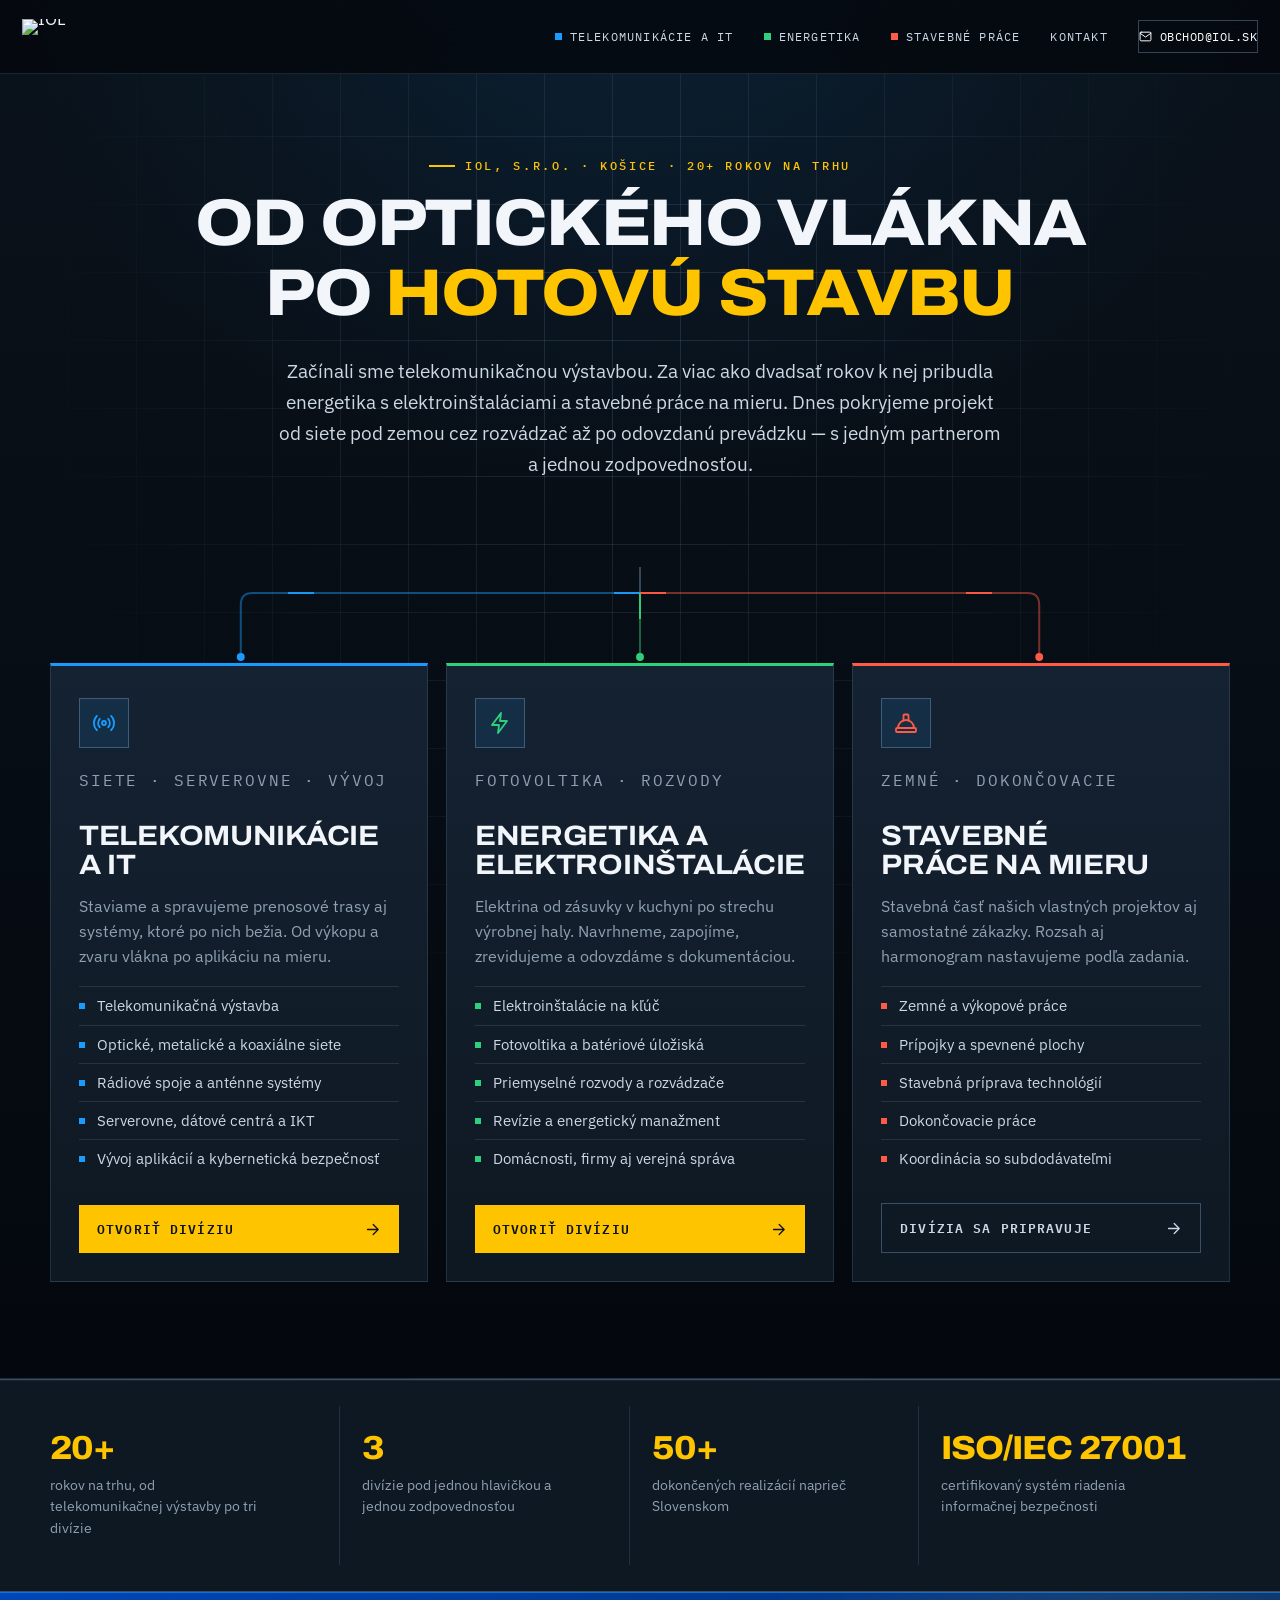
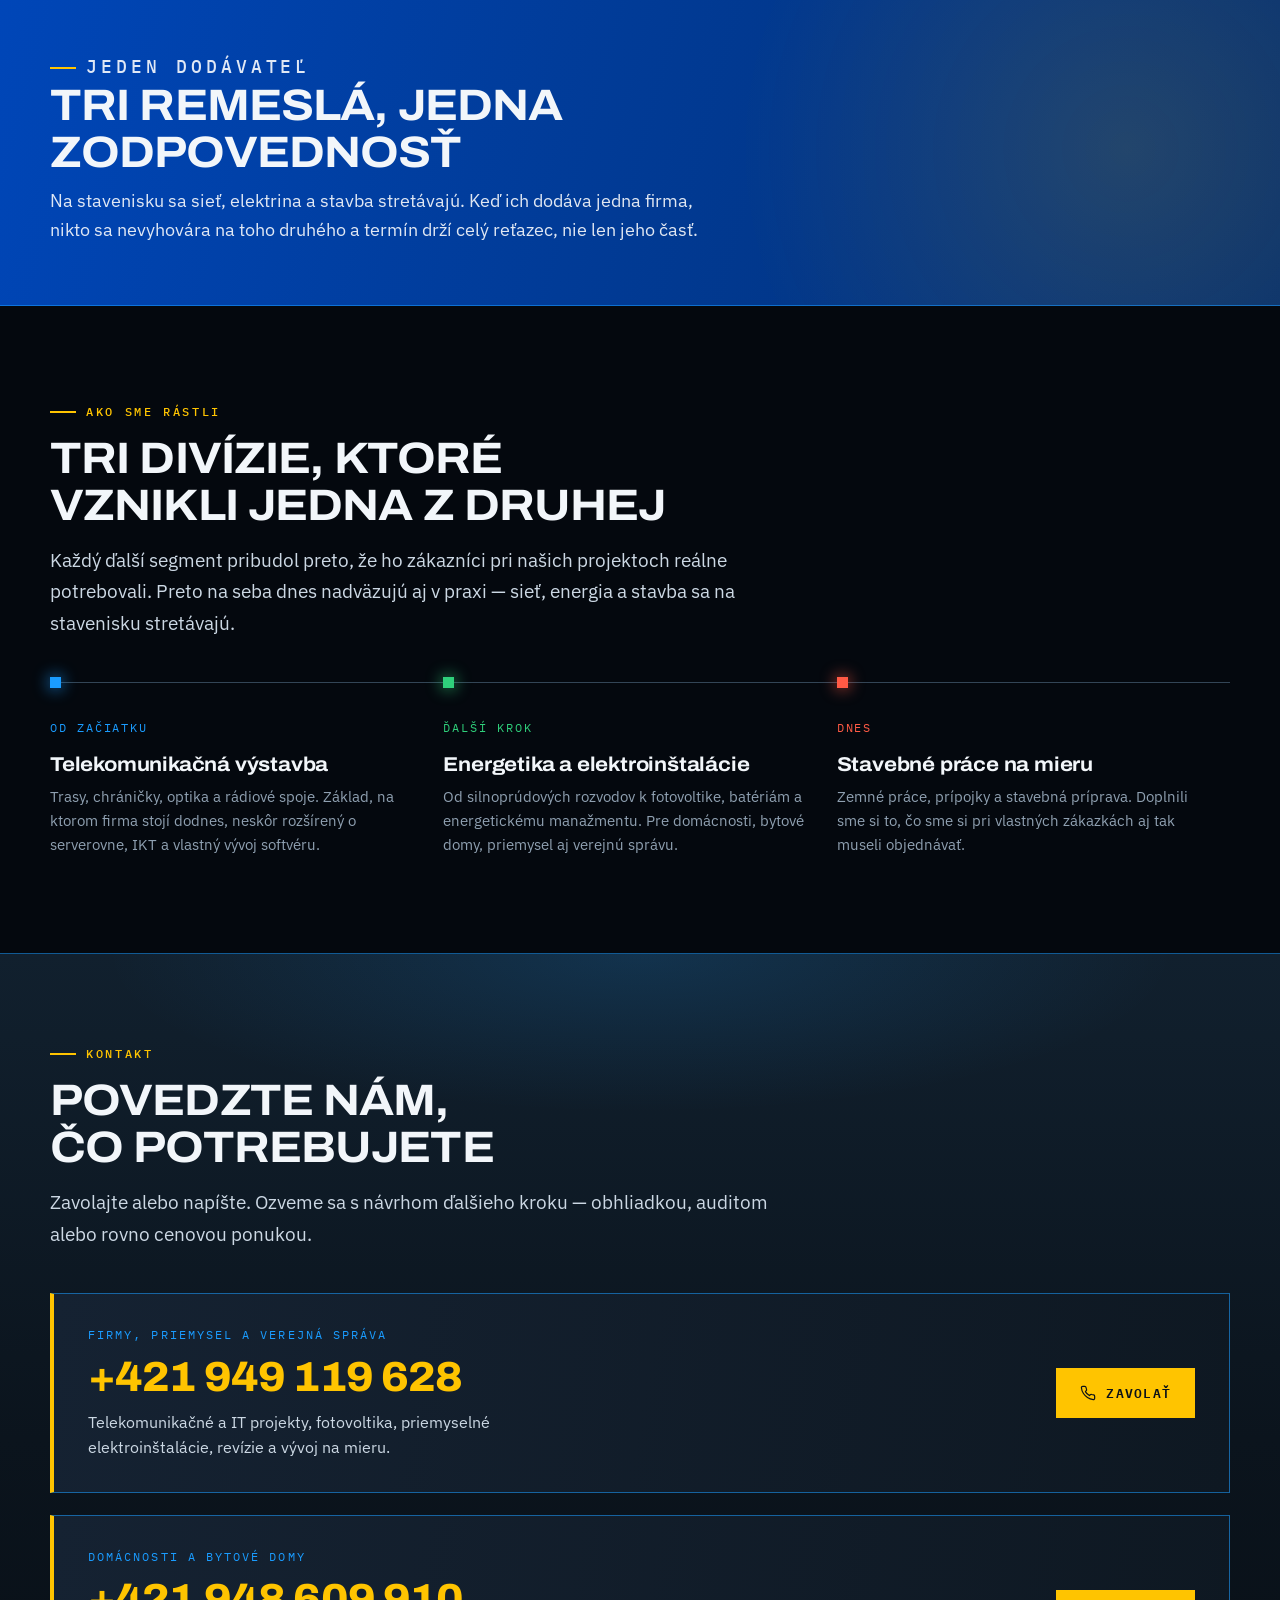
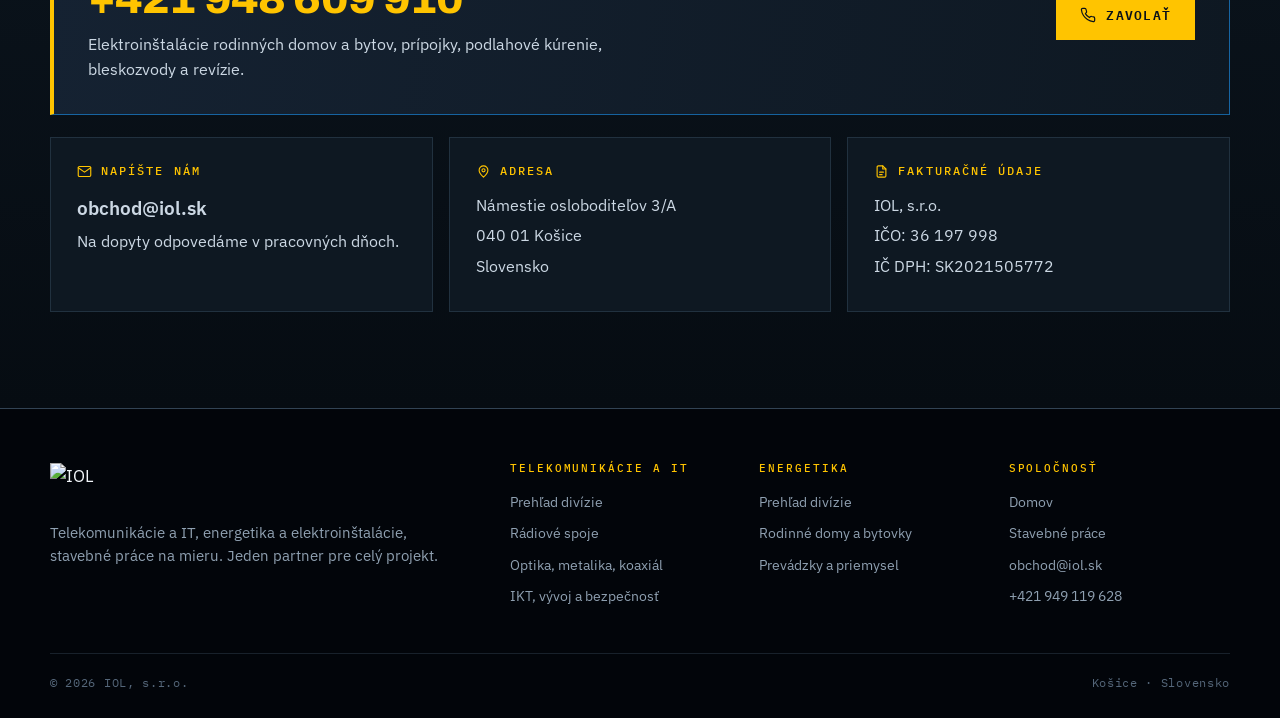
==== commit e2e24993: "Add files via upload" ====
--- a/index.html
+++ b/index.html
@@ -4,7 +4,7 @@
 <meta charset="utf-8">
 <meta name="viewport" content="width=device-width, initial-scale=1">
 <title>IOL.SK — Telekomunikácie a IT, energetika, stavebné práce</title>
-<meta name="description" content="IOL, s.r.o. Košice. Tri divízie pod jednou hlavičkou: telekomunikačné a IT siete, energetika a elektroinštalácie, stavebné práce na mieru. Viac ako 20 rokov na trhu.">
+<meta name="description" content="IOL, Spol s.r.o. Košice. Tri divízie pod jednou hlavičkou: telekomunikačné a IT siete, energetika a elektroinštalácie, stavebné práce na mieru. Viac ako 20 rokov na trhu.">
 <link rel="icon" href="https://iol.sk/assets/icons/favicon.svg" type="image/svg+xml">
 <link rel="preconnect" href="https://fonts.googleapis.com">
 <link rel="preconnect" href="https://fonts.gstatic.com" crossorigin>
@@ -146,6 +146,14 @@
       <div><b>3</b><span>divízie pod jednou hlavičkou a jednou zodpovednosťou</span></div>
       <div><b>50+</b><span>dokončených realizácií naprieč Slovenskom</span></div>
       <div><b>ISO/IEC&nbsp;27001</b><span>certifikovaný systém riadenia informačnej bezpečnosti</span></div>
+    </div>
+  </section>
+
+  <section class="band">
+    <div class="container">
+      <p class="eyebrow">Jeden dodávateľ</p>
+      <h2>Tri remeslá, jedna zodpovednosť</h2>
+      <p>Na stavenisku sa sieť, elektrina a stavba stretávajú. Keď ich dodáva jedna firma, nikto sa nevyhovára na toho druhého a termín drží celý reťazec, nie len jeho časť.</p>
     </div>
   </section>
 
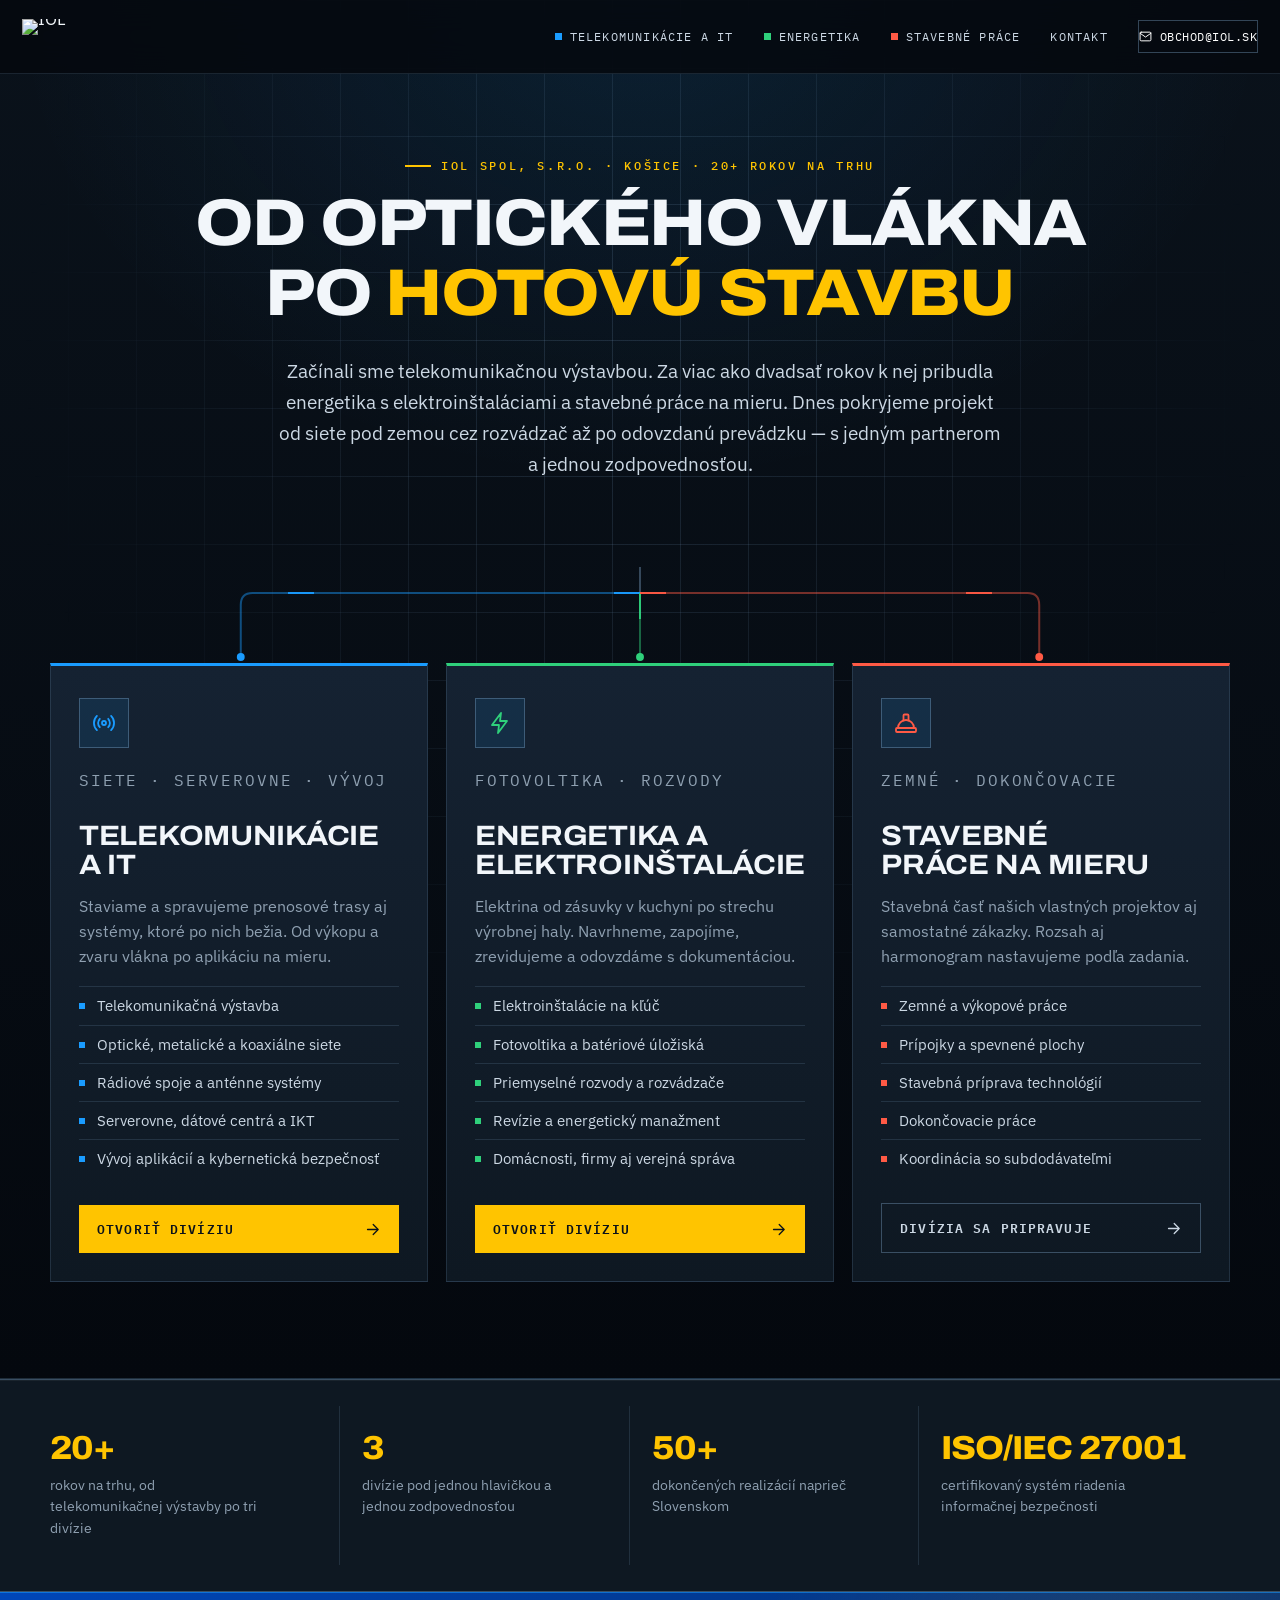
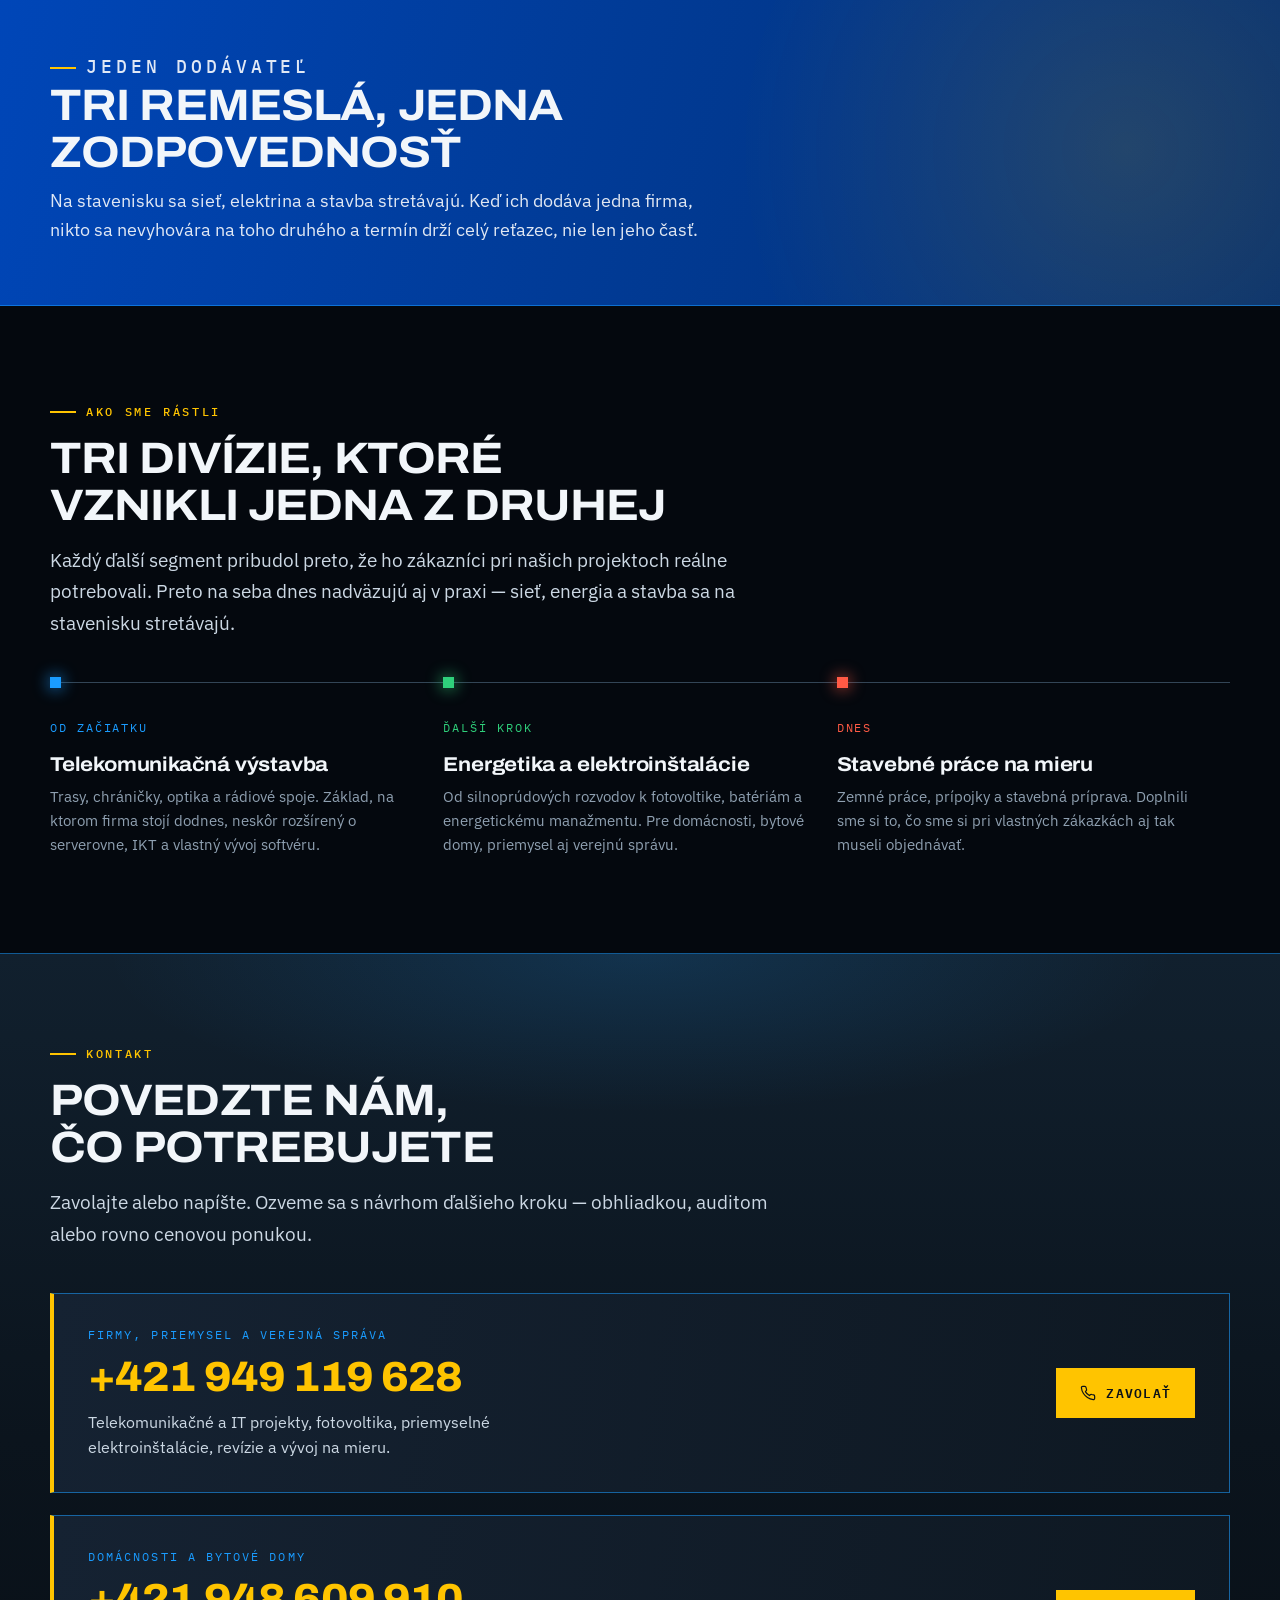
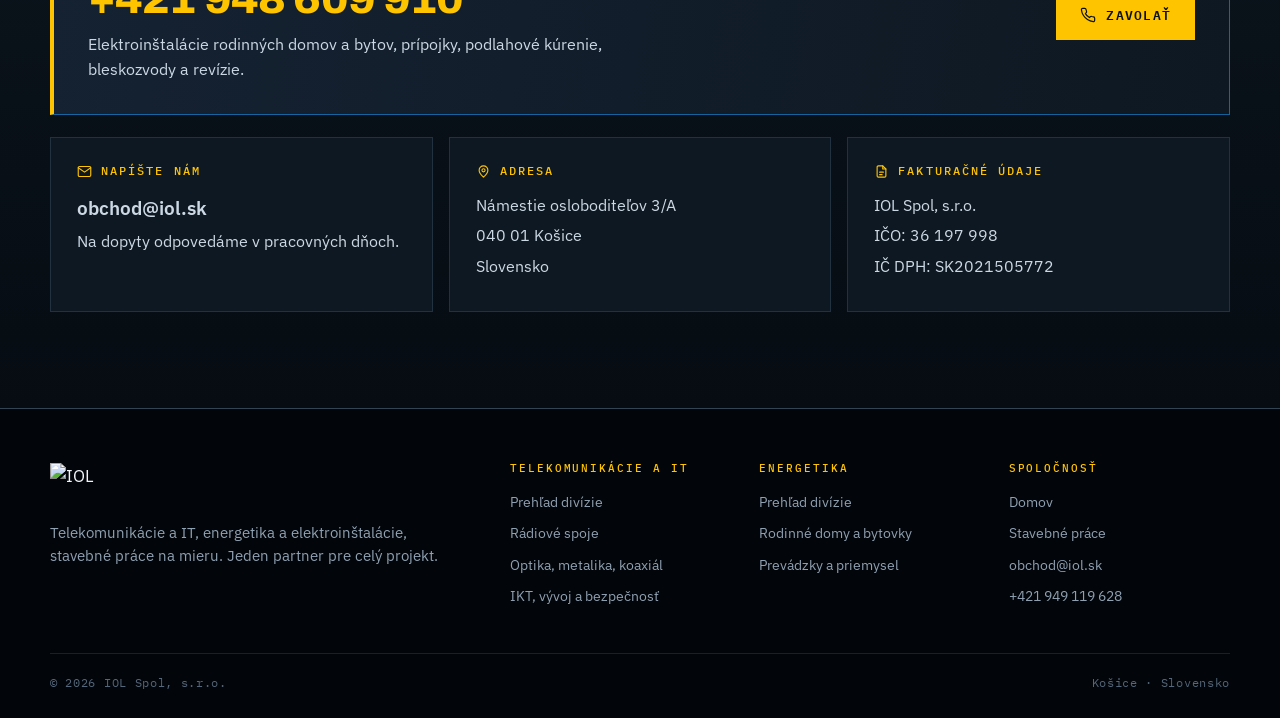
==== commit 60cf6892: "Add files via upload" ====
--- a/index.html
+++ b/index.html
@@ -4,7 +4,7 @@
 <meta charset="utf-8">
 <meta name="viewport" content="width=device-width, initial-scale=1">
 <title>IOL.SK — Telekomunikácie a IT, energetika, stavebné práce</title>
-<meta name="description" content="IOL, Spol s.r.o. Košice. Tri divízie pod jednou hlavičkou: telekomunikačné a IT siete, energetika a elektroinštalácie, stavebné práce na mieru. Viac ako 20 rokov na trhu.">
+<meta name="description" content="IOL Spol, s.r.o. Košice. Tri divízie pod jednou hlavičkou: telekomunikačné a IT siete, energetika a elektroinštalácie, stavebné práce na mieru. Viac ako 20 rokov na trhu.">
 <link rel="icon" href="https://iol.sk/assets/icons/favicon.svg" type="image/svg+xml">
 <link rel="preconnect" href="https://fonts.googleapis.com">
 <link rel="preconnect" href="https://fonts.gstatic.com" crossorigin>
@@ -64,7 +64,7 @@
 
   <section class="hero">
     <div class="container hero-inner">
-      <p class="eyebrow">IOL, s.r.o. · Košice · 20+ rokov na trhu</p>
+      <p class="eyebrow">IOL Spol, s.r.o. · Košice · 20+ rokov na trhu</p>
       <h1>Od optického vlákna<br>po <span class="mark">hotovú stavbu</span></h1>
       <p class="lede">Začínali sme telekomunikačnou výstavbou. Za viac ako dvadsať rokov k nej pribudla energetika s elektroinštaláciami a stavebné práce na mieru. Dnes pokryjeme projekt od siete pod zemou cez rozvádzač až po odovzdanú prevádzku — s jedným partnerom a jednou zodpovednosťou.</p>
     </div>
@@ -224,7 +224,7 @@
         </div>
         <div>
           <h3><svg class="ico" aria-hidden="true"><use href="#i-doc"></use></svg>Fakturačné údaje</h3>
-          <p>IOL, s.r.o.</p>
+          <p>IOL Spol, s.r.o.</p>
           <p>IČO: 36 197 998</p>
           <p>IČ DPH: SK2021505772</p>
         </div>
@@ -264,7 +264,7 @@
     </div>
   </div>
   <div class="container footer-bottom">
-    <span>© 2026 IOL, s.r.o.</span>
+    <span>© 2026 IOL Spol, s.r.o.</span>
     <span>Košice · Slovensko</span>
   </div>
 </footer>
--- a/assets/css/iol.css
+++ b/assets/css/iol.css
@@ -1024,6 +1024,11 @@
   .gallery { grid-template-columns: repeat(2, 1fr); }
 }
 
+@media (max-width: 620px) {
+  .subnav { flex-direction: column; align-items: stretch; }
+  .subnav a { justify-content: center; width: 100%; }
+}
+
 @media (max-width: 520px) {
   body { font-size: 16px; }
   .facts-strip .container { grid-template-columns: 1fr; }
